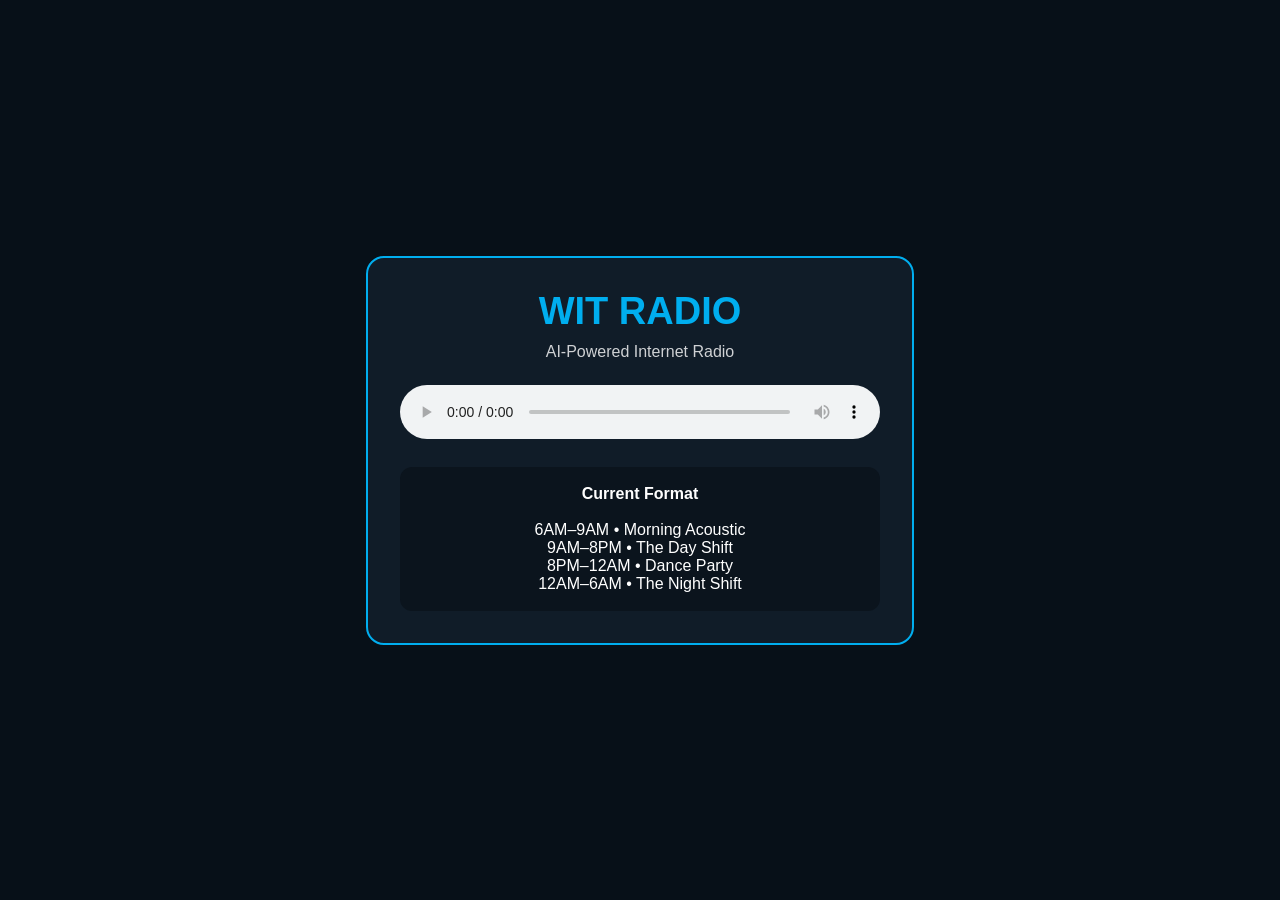
==== web/radio-player.html @ e1f61141 "Add WIT Radio web player" ====
<!DOCTYPE html>
<html lang="en">
<head>
<meta charset="UTF-8">
<meta name="viewport" content="width=device-width, initial-scale=1.0">
<title>WIT Radio</title>
<style>
body {
  margin:0;
  background:#071018;
  color:white;
  font-family:Arial,sans-serif;
  display:flex;
  justify-content:center;
  align-items:center;
  min-height:100vh;
}
.card {
  background:#101c28;
  border:2px solid #00AEEF;
  border-radius:18px;
  padding:32px;
  width:90%;
  max-width:480px;
  text-align:center;
}
.logo {
  font-size:38px;
  font-weight:700;
  color:#00AEEF;
}
.tagline {
  opacity:.8;
  margin-top:10px;
  margin-bottom:24px;
}
audio {
  width:100%;
}
.showbox {
  margin-top:24px;
  background:#0b141d;
  padding:18px;
  border-radius:12px;
}
</style>
</head>
<body>
<div class="card">
<div class="logo">WIT RADIO</div>
<div class="tagline">AI-Powered Internet Radio</div>

<audio controls autoplay>
  <source src="http://localhost:8000/witradio" type="audio/ogg">
</audio>

<div class="showbox">
<strong>Current Format</strong><br><br>
6AM–9AM • Morning Acoustic<br>
9AM–8PM • The Day Shift<br>
8PM–12AM • Dance Party<br>
12AM–6AM • The Night Shift
</div>
</div>
</body>
</html>
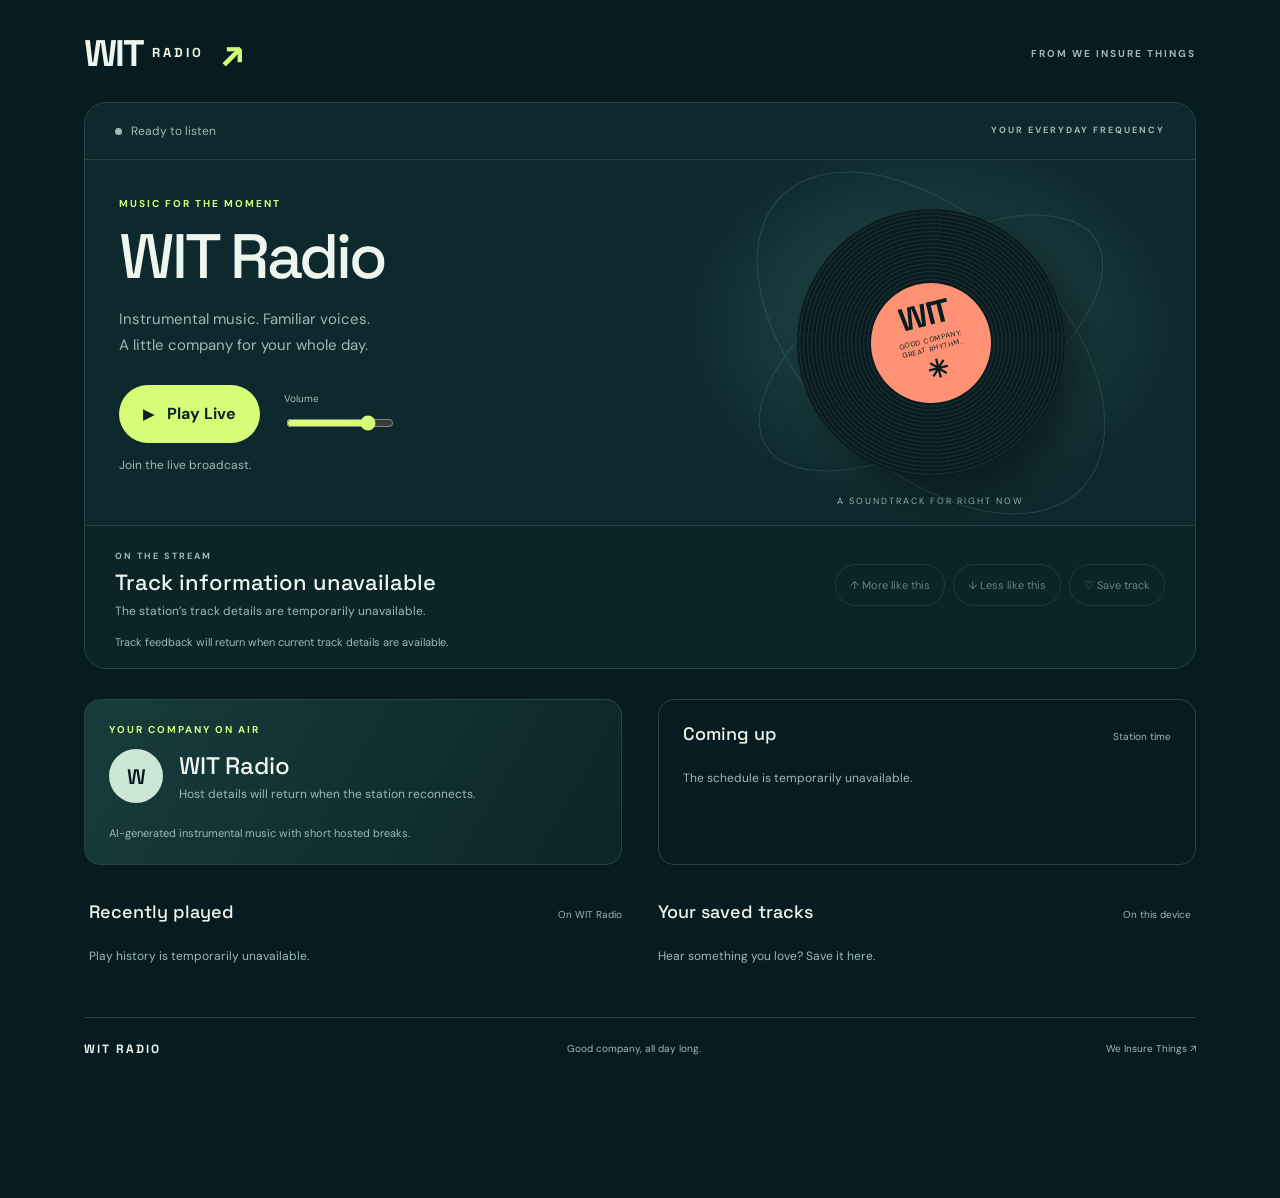
==== commit 12b18201: "Improve WIT Radio recovery, short DJ breaks and listener feedback" ====
--- a/web/radio-player.html
+++ b/web/radio-player.html
@@ -1,66 +1 @@
-<!DOCTYPE html>
-<html lang="en">
-<head>
-<meta charset="UTF-8">
-<meta name="viewport" content="width=device-width, initial-scale=1.0">
-<title>WIT Radio</title>
-<style>
-body {
-  margin:0;
-  background:#071018;
-  color:white;
-  font-family:Arial,sans-serif;
-  display:flex;
-  justify-content:center;
-  align-items:center;
-  min-height:100vh;
-}
-.card {
-  background:#101c28;
-  border:2px solid #00AEEF;
-  border-radius:18px;
-  padding:32px;
-  width:90%;
-  max-width:480px;
-  text-align:center;
-}
-.logo {
-  font-size:38px;
-  font-weight:700;
-  color:#00AEEF;
-}
-.tagline {
-  opacity:.8;
-  margin-top:10px;
-  margin-bottom:24px;
-}
-audio {
-  width:100%;
-}
-.showbox {
-  margin-top:24px;
-  background:#0b141d;
-  padding:18px;
-  border-radius:12px;
-}
-</style>
-</head>
-<body>
-<div class="card">
-<div class="logo">WIT RADIO</div>
-<div class="tagline">AI-Powered Internet Radio</div>
-
-<audio controls autoplay>
-  <source src="http://localhost:8000/witradio" type="audio/ogg">
-</audio>
-
-<div class="showbox">
-<strong>Current Format</strong><br><br>
-6AM–9AM • Morning Acoustic<br>
-9AM–8PM • The Day Shift<br>
-8PM–12AM • Dance Party<br>
-12AM–6AM • The Night Shift
-</div>
-</div>
-</body>
-</html>
+<!doctype html><html lang="en"><head><meta charset="utf-8"><meta http-equiv="refresh" content="0;url=wit-music-player.html"><title>WIT Radio</title></head><body><a href="wit-music-player.html">Open the WIT Radio live player</a></body></html>
